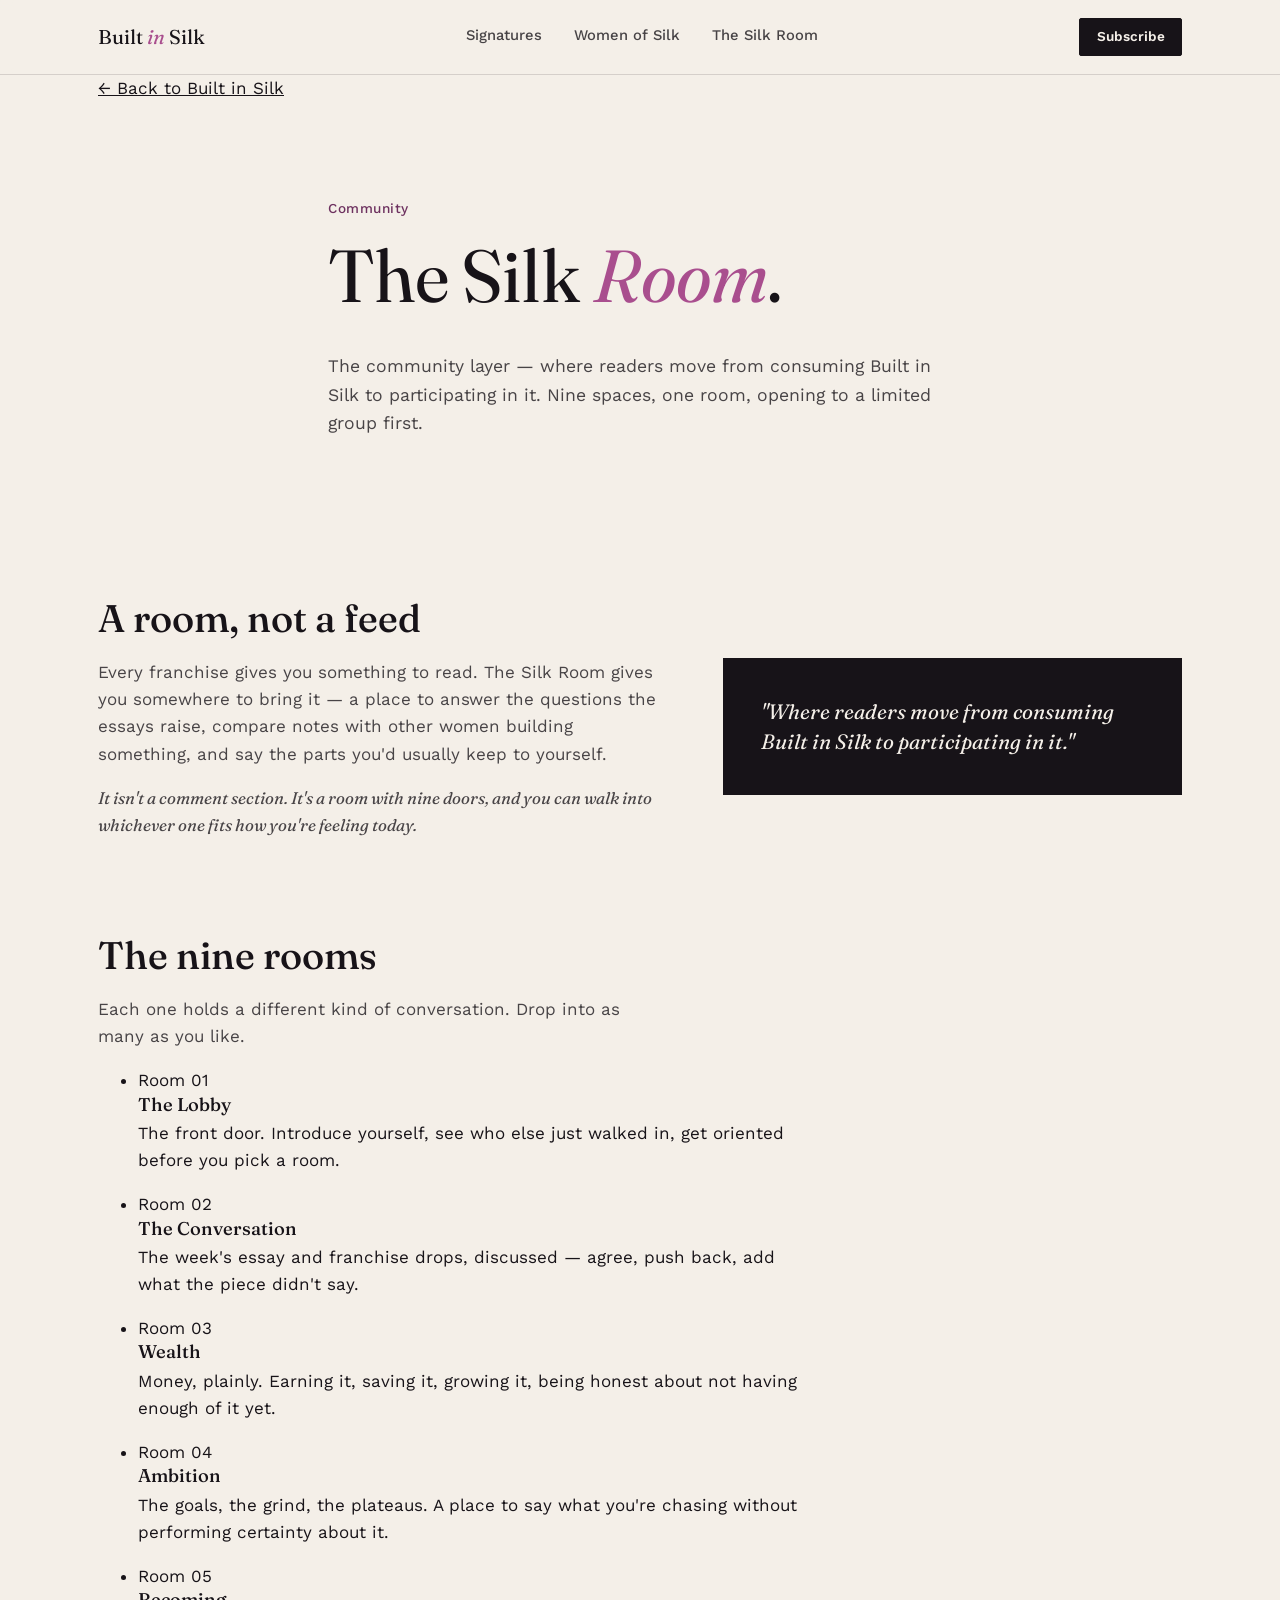
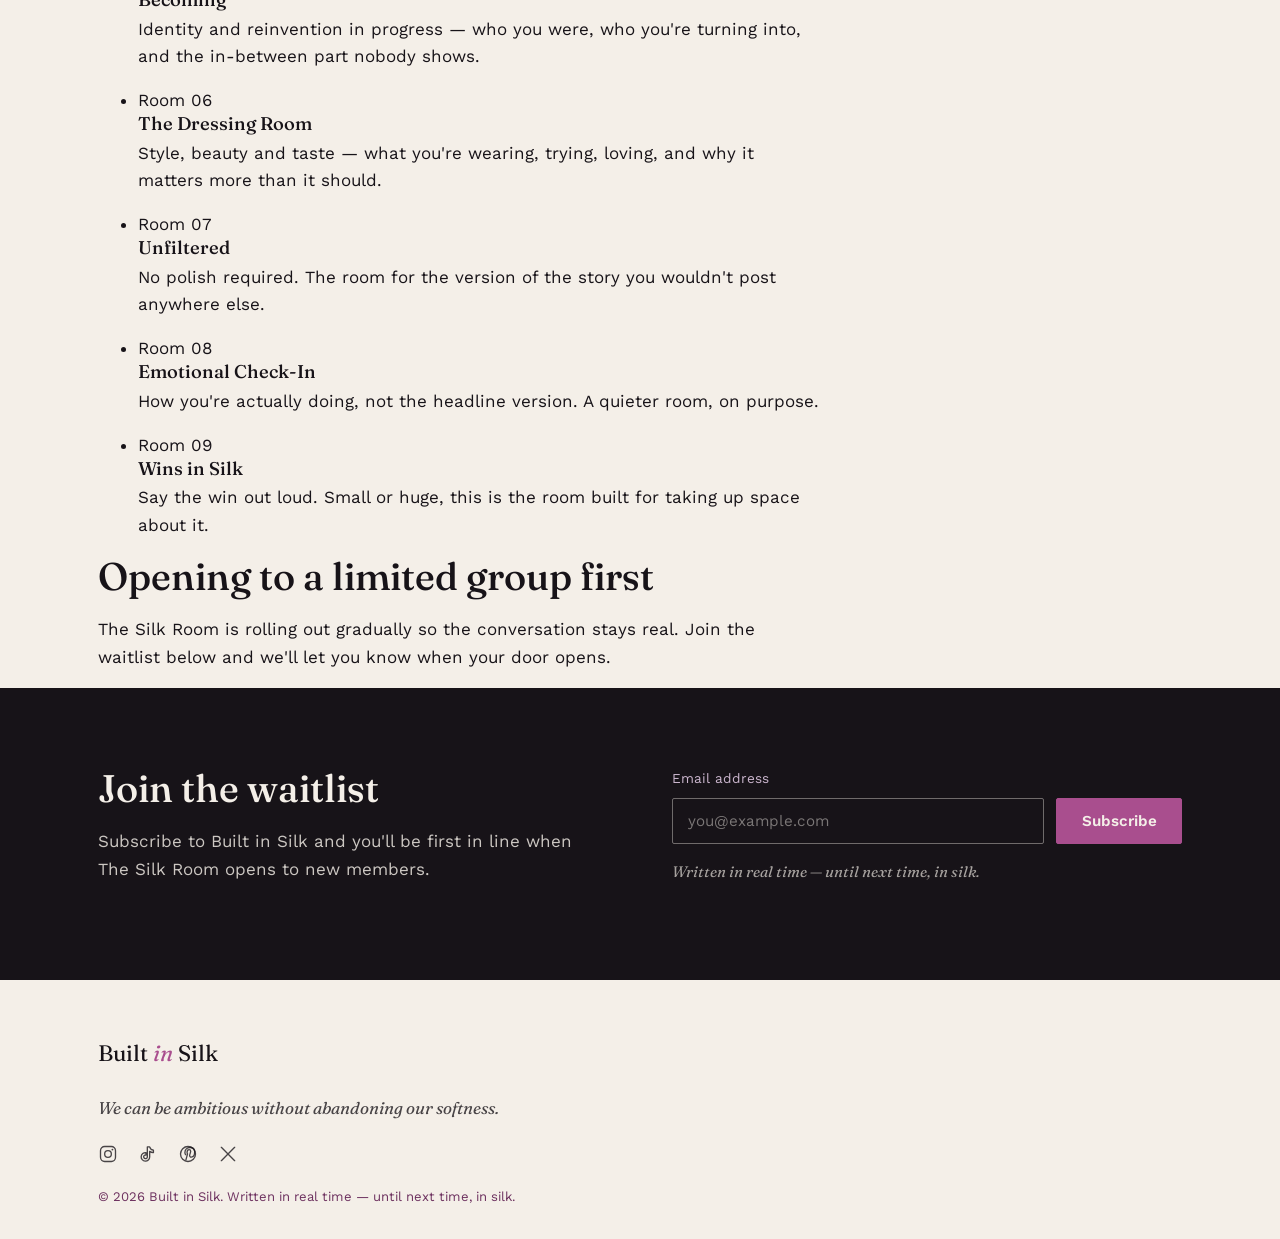
==== the-silk-room.html @ 1e539f9f "Add files via upload" ====
<!DOCTYPE html>
<html lang="en">
<head>
<meta charset="UTF-8">
<meta name="viewport" content="width=device-width, initial-scale=1.0">
<title>The Silk Room — Community | Built in Silk</title>
<meta name="description" content="The Silk Room is Built in Silk's community layer — nine spaces where readers move from consuming the publication to participating in it, from The Lobby to Wins in Silk.">
<link rel="preconnect" href="https://fonts.googleapis.com">
<link rel="preconnect" href="https://fonts.gstatic.com" crossorigin>
<link href="https://fonts.googleapis.com/css2?family=Fraunces:ital,opsz,wght@0,9..144,400;0,9..144,500;0,9..144,600;1,9..144,500&family=Work+Sans:wght@400;500;600&display=swap" rel="stylesheet">
<link rel="stylesheet" href="styles.css">

<link rel="icon" href="favicon.ico" sizes="any">
<link rel="icon" type="image/png" sizes="16x16" href="favicon-16x16.png">
<link rel="icon" type="image/png" sizes="32x32" href="favicon-32x32.png">
<link rel="apple-touch-icon" sizes="180x180" href="apple-touch-icon.png">
<link rel="manifest" href="site.webmanifest">
<meta name="theme-color" content="#171318">
</head>
<body>

<a class="skip-link" href="#main">Skip to content</a>

<header class="site-header">
  <div class="wrap header-inner">
    <a class="wordmark" href="index.html">Built <em>in</em> Silk</a>
    <nav class="main-nav" aria-label="Primary">
      <div class="nav-item has-dropdown">
        <a href="index.html#franchises" class="nav-trigger" aria-haspopup="true">Signatures</a>
        <ul class="dropdown">
          <li><a href="women-of-silk.html">The Women of Silk</a></li>
          <li><a href="index.html#franchise-silk-question">The Silk Question</a></li>
          <li><a href="index.html#franchise-money-diaries">The Money Diaries</a></li>
          <li><a href="index.html#franchise-becoming-her">Becoming Her</a></li>
          <li><a href="index.html#franchise-unfinished-woman">The Unfinished Woman</a></li>
          <li><a href="index.html#franchise-silk-files">The Silk Files</a></li>
          <li><a href="index.html#franchise-dear-silk">Dear Silk</a></li>
          <li><a href="index.html#franchise-field-guide">The Field Guide</a></li>
        </ul>
      </div>
      <a href="women-of-silk.html">Women of Silk</a>
      <div class="nav-item has-dropdown">
        <a href="the-silk-room.html" class="nav-trigger" aria-haspopup="true">The Silk Room</a>
        <ul class="dropdown">
          <li><a href="#room-lobby">The Lobby</a></li>
          <li><a href="#room-conversation">The Conversation</a></li>
          <li><a href="#room-wealth">Wealth</a></li>
          <li><a href="#room-ambition">Ambition</a></li>
          <li><a href="#room-becoming">Becoming</a></li>
          <li><a href="#room-dressing-room">The Dressing Room</a></li>
          <li><a href="#room-unfiltered">Unfiltered</a></li>
          <li><a href="#room-emotional-checkin">Emotional Check-In</a></li>
          <li><a href="#room-wins">Wins in Silk</a></li>
        </ul>
      </div>
    </nav>
    <a class="btn btn-small" href="index.html#subscribe">Subscribe</a>
  </div>
</header>

<main id="main">

  <p class="wrap franchise-breadcrumb"><a href="index.html">← Back to Built in Silk</a></p>

  <section class="hero" id="top">
    <div class="wrap hero-grid">
      <p class="eyebrow">Community</p>
      <h1>The Silk <em>Room</em>.</h1>
      <p class="hero-lede">The community layer — where readers move from consuming Built in Silk to participating in it. Nine spaces, one room, opening to a limited group first.</p>
    </div>
  </section>

  <section class="women" id="about">
    <div class="wrap women-grid">
      <div class="women-copy">
        <h2>A room, not a feed</h2>
        <p>Every franchise gives you something to read. The Silk Room gives you somewhere to bring it — a place to answer the questions the essays raise, compare notes with other women building something, and say the parts you'd usually keep to yourself.</p>
        <p class="women-question">It isn't a comment section. It's a room with nine doors, and you can walk into whichever one fits how you're feeling today.</p>
      </div>
      <div class="women-quote">
        <blockquote>
          "Where readers move from consuming Built in Silk to participating in it."
        </blockquote>
      </div>
    </div>
  </section>

  <section class="room-cards-wrap">
    <div class="wrap">
      <h2>The nine rooms</h2>
      <p class="section-lede">Each one holds a different kind of conversation. Drop into as many as you like.</p>
      <ul class="room-cards">
        <li class="room-card" id="room-lobby">
          <span class="room-card-tag">Room 01</span>
          <h3>The Lobby</h3>
          <p>The front door. Introduce yourself, see who else just walked in, get oriented before you pick a room.</p>
        </li>
        <li class="room-card" id="room-conversation">
          <span class="room-card-tag">Room 02</span>
          <h3>The Conversation</h3>
          <p>The week's essay and franchise drops, discussed — agree, push back, add what the piece didn't say.</p>
        </li>
        <li class="room-card" id="room-wealth">
          <span class="room-card-tag">Room 03</span>
          <h3>Wealth</h3>
          <p>Money, plainly. Earning it, saving it, growing it, being honest about not having enough of it yet.</p>
        </li>
        <li class="room-card" id="room-ambition">
          <span class="room-card-tag">Room 04</span>
          <h3>Ambition</h3>
          <p>The goals, the grind, the plateaus. A place to say what you're chasing without performing certainty about it.</p>
        </li>
        <li class="room-card" id="room-becoming">
          <span class="room-card-tag">Room 05</span>
          <h3>Becoming</h3>
          <p>Identity and reinvention in progress — who you were, who you're turning into, and the in-between part nobody shows.</p>
        </li>
        <li class="room-card" id="room-dressing-room">
          <span class="room-card-tag">Room 06</span>
          <h3>The Dressing Room</h3>
          <p>Style, beauty and taste — what you're wearing, trying, loving, and why it matters more than it should.</p>
        </li>
        <li class="room-card" id="room-unfiltered">
          <span class="room-card-tag">Room 07</span>
          <h3>Unfiltered</h3>
          <p>No polish required. The room for the version of the story you wouldn't post anywhere else.</p>
        </li>
        <li class="room-card" id="room-emotional-checkin">
          <span class="room-card-tag">Room 08</span>
          <h3>Emotional Check-In</h3>
          <p>How you're actually doing, not the headline version. A quieter room, on purpose.</p>
        </li>
        <li class="room-card" id="room-wins">
          <span class="room-card-tag">Room 09</span>
          <h3>Wins in Silk</h3>
          <p>Say the win out loud. Small or huge, this is the room built for taking up space about it.</p>
        </li>
      </ul>
    </div>
  </section>

  <section class="room-waitlist">
    <div class="wrap">
      <h2>Opening to a limited group first</h2>
      <p>The Silk Room is rolling out gradually so the conversation stays real. Join the waitlist below and we'll let you know when your door opens.</p>
    </div>
  </section>

  <section class="subscribe" id="subscribe">
    <div class="wrap subscribe-grid">
      <div class="subscribe-copy">
        <h2>Join the waitlist</h2>
        <p>Subscribe to Built in Silk and you'll be first in line when The Silk Room opens to new members.</p>
      </div>
      <form class="subscribe-form" action="#" method="post">
        <label for="email">Email address</label>
        <div class="form-row">
          <input type="email" id="email" name="email" placeholder="you@example.com" required>
          <button type="submit" class="btn">Subscribe</button>
        </div>
        <p class="form-note">Written in real time — until next time, in silk.</p>
      </form>
    </div>
  </section>

</main>

<footer class="site-footer">
  <div class="wrap footer-inner">
    <p class="wordmark small">Built <em>in</em> Silk</p>
    <p class="footer-rule">We can be ambitious without abandoning our softness.</p>
    <nav class="footer-nav" aria-label="Social">
      <a href="https://www.instagram.com/built.in.silk?stkn=NTk4dm9yZ3gzYnE1&utm_source=qr" aria-label="Instagram">
        <svg viewBox="0 0 24 24" fill="none" stroke="currentColor" stroke-width="1.6" stroke-linecap="round" stroke-linejoin="round" aria-hidden="true">
          <rect x="3" y="3" width="18" height="18" rx="5"/>
          <circle cx="12" cy="12" r="4"/>
          <circle cx="17.3" cy="6.7" r="1.1" fill="currentColor" stroke="none"/>
        </svg>
      </a>
      <a href="https://www.tiktok.com/@builtinsilk?_r=1&_t=ZS-99e19uZY1sG" aria-label="TikTok">
        <svg viewBox="0 0 24 24" fill="none" stroke="currentColor" stroke-width="1.6" stroke-linecap="round" stroke-linejoin="round" aria-hidden="true">
          <path d="M14 3.5c.6 2.2 2.2 3.7 4.5 3.9v2.9c-1.6.1-3.1-.4-4.5-1.4v6.6a5.1 5.1 0 1 1-4.4-5.1v2.9a2.2 2.2 0 1 0 1.6 2.2V3.5h2.8z"/>
        </svg>
      </a>
      <a href="https://pin.it/lBGkNa0DY" aria-label="Pinterest">
        <svg viewBox="0 0 24 24" fill="none" stroke="currentColor" stroke-width="1.6" stroke-linecap="round" stroke-linejoin="round" aria-hidden="true">
          <circle cx="12" cy="12" r="9"/>
          <path d="M9.5 19c.6-2 1.9-6.8 1.9-6.8m0 0c-.3-.6-.5-1.4-.5-2.2 0-1.9 1.1-3.3 2.5-3.3 1.2 0 1.8.9 1.8 2 0 1.2-.8 3-1.2 4.6-.3 1.4.7 2.5 2 2.5 2.4 0 4-3.1 4-6.7 0-2.8-1.9-4.9-5.4-4.9-3.9 0-6.3 2.9-6.3 6.1 0 1.1.3 1.9.9 2.5"/>
        </svg>
      </a>
      <a href="https://x.com/builtinsilkmag?s=11" aria-label="X">
        <svg viewBox="0 0 24 24" fill="none" stroke="currentColor" stroke-width="1.6" stroke-linecap="round" stroke-linejoin="round" aria-hidden="true">
          <path d="M4 4l16 16M20 4L4 20"/>
        </svg>
      </a>
    </nav>
    <p class="footer-copy">© 2026 Built in Silk. Written in real time — until next time, in silk.</p>
  </div>
</footer>

<script src="script.js"></script>
</body>
</html>
---- styles.css ----
/* ---------------------------------------------------
   Built in Silk — tokens
--------------------------------------------------- */
:root{
  --ink: #171318;
  --ink-soft: rgba(23,19,24,0.78);
  --paper: #F4EFE8;
  --paper-deep: #E9E0D2;
  --silk: #CBB6CE;
  --silk-deep: #A94E8E;
  --gold: #6D315F;
  --sage: #6D315F;
  --line: rgba(23,19,24,0.14);

  --serif: "Fraunces", ui-serif, Georgia, serif;
  --sans: "Work Sans", ui-sans-serif, system-ui, sans-serif;

  --max: 1180px;
  --gutter: clamp(1.25rem, 4vw, 3rem);
}

*, *::before, *::after{ box-sizing: border-box; }
html{ scroll-behavior: smooth; }
@media (prefers-reduced-motion: reduce){
  html{ scroll-behavior: auto; }
  *{ animation-duration: 0.001ms !important; animation-iteration-count: 1 !important; transition-duration: 0.001ms !important; }
}

body{
  margin: 0;
  background: var(--paper);
  color: var(--ink);
  font-family: var(--sans);
  font-size: 17px;
  line-height: 1.6;
  -webkit-font-smoothing: antialiased;
}

.wrap{
  max-width: var(--max);
  margin: 0 auto;
  padding-left: var(--gutter);
  padding-right: var(--gutter);
}

h1, h2, h3{
  font-family: var(--serif);
  font-weight: 500;
  line-height: 1.08;
  margin: 0 0 0.5em;
  color: var(--ink);
}

h1{ font-size: clamp(2.6rem, 6vw, 4.6rem); font-weight: 400; letter-spacing: -0.01em; }
h1 em{ font-style: italic; color: var(--silk-deep); }
h2{ font-size: clamp(1.7rem, 3.4vw, 2.4rem); }
h3{ font-size: 1.15rem; margin-bottom: 0.3em; }

p{ margin: 0 0 1em; max-width: 62ch; }

a{ color: inherit; }

.skip-link{
  position: absolute;
  left: -9999px;
  top: 0;
  background: var(--ink);
  color: var(--paper);
  padding: 0.75em 1.25em;
  z-index: 100;
}
.skip-link:focus{ left: var(--gutter); top: 1rem; }

a:focus-visible, button:focus-visible, input:focus-visible{
  outline: 2px solid var(--gold);
  outline-offset: 3px;
}

/* ---------------------------------------------------
   Buttons
--------------------------------------------------- */
.btn{
  display: inline-block;
  font-family: var(--sans);
  font-weight: 600;
  font-size: 0.95rem;
  text-decoration: none;
  background: var(--ink);
  color: var(--paper);
  padding: 0.85em 1.6em;
  border-radius: 2px;
  border: 1px solid var(--ink);
  cursor: pointer;
  transition: background 0.2s ease, color 0.2s ease, transform 0.2s ease;
}
.btn:hover{ background: var(--silk-deep); border-color: var(--silk-deep); }
.btn-small{ padding: 0.55em 1.2em; font-size: 0.85rem; }
.btn-ghost{
  background: transparent;
  color: var(--ink);
  border: 1px solid var(--ink);
}
.btn-ghost:hover{ background: var(--ink); color: var(--paper); }

/* ---------------------------------------------------
   Header
--------------------------------------------------- */
.site-header{
  position: sticky;
  top: 0;
  background: rgba(244,239,232,0.92);
  backdrop-filter: blur(6px);
  border-bottom: 1px solid var(--line);
  z-index: 20;
}
.header-inner{
  display: flex;
  align-items: center;
  justify-content: space-between;
  padding-top: 1.1rem;
  padding-bottom: 1.1rem;
  gap: 1.5rem;
}
.wordmark{
  font-family: var(--serif);
  font-size: 1.25rem;
  text-decoration: none;
  color: var(--ink);
  white-space: nowrap;
}
.wordmark em{ font-style: italic; color: var(--silk-deep); }
.wordmark.small{ font-size: 1.4rem; }

.main-nav{
  display: flex;
  align-items: center;
  gap: 2rem;
  flex: 1;
  justify-content: center;
}
.main-nav a{
  text-decoration: none;
  font-size: 0.92rem;
  font-weight: 500;
  color: var(--ink-soft);
  position: relative;
  padding-bottom: 3px;
}
.main-nav a::after{
  content: "";
  position: absolute;
  left: 0; right: 100%;
  bottom: 0;
  height: 1px;
  background: var(--silk-deep);
  transition: right 0.25s ease;
}
.main-nav a:hover::after{ right: 0; }

@media (max-width: 780px){
  .main-nav{ display: none; }
}

/* --- Nav dropdowns (Signatures / The Silk Room) --- */
.nav-item{
  position: relative;
  display: flex;
  align-items: center;
}

.dropdown{
  list-style: none;
  margin: 0;
  padding: 0.5rem 0;
  position: absolute;
  top: 100%;
  left: 50%;
  transform: translateX(-50%) translateY(6px);
  background: var(--paper);
  border: 1px solid var(--line);
  min-width: 220px;
  box-shadow: 0 14px 28px rgba(23,19,24,0.10);
  opacity: 0;
  visibility: hidden;
  transition: opacity 0.2s ease, transform 0.2s ease, visibility 0.2s ease;
  z-index: 30;
}

.nav-item:hover .dropdown,
.nav-item:focus-within .dropdown{
  opacity: 1;
  visibility: visible;
  transform: translateX(-50%) translateY(0);
}

.dropdown li{ border: none; }

.dropdown a{
  display: block;
  padding: 0.6em 1.3em;
  font-size: 0.86rem;
  font-weight: 400;
  color: var(--ink-soft);
  white-space: nowrap;
}
.dropdown a::after{ content: none; }
.dropdown a:hover{ color: var(--silk-deep); background: var(--paper-deep); }

/* ---------------------------------------------------
   Hero
--------------------------------------------------- */
.hero{ padding: clamp(3rem, 8vw, 6rem) 0 clamp(2.5rem, 6vw, 4rem); }
.hero-grid{
  max-width: 720px;
}

.eyebrow{
  font-size: 0.85rem;
  letter-spacing: 0.04em;
  color: var(--gold);
  margin-bottom: 1.2em;
  font-weight: 500;
}

.hero-copy h1{ animation: rise 0.8s ease both; }
.hero-lede{ font-size: 1.1rem; color: var(--ink-soft); animation: rise 0.8s 0.15s ease both; }
.hero-actions{ display: flex; flex-wrap: wrap; gap: 1rem; margin-top: 1.6rem; animation: rise 0.8s 0.3s ease both; }

@keyframes rise{
  from{ opacity: 0; transform: translateY(14px); }
  to{ opacity: 1; transform: translateY(0); }
} 

/* ---------------------------------------------------
   Essence (BUILT + SILK)
--------------------------------------------------- */
.essence{ padding: clamp(3rem, 7vw, 5rem) 0; border-top: 1px solid var(--line); border-bottom: 1px solid var(--line); }
.essence-grid{
  max-width: var(--max);
  margin: 0 auto;
  padding: 0 var(--gutter);
  display: grid;
  grid-template-columns: 1fr auto 1fr;
  gap: clamp(1.5rem, 4vw, 3rem);
  align-items: center;
}
@media (max-width: 700px){
  .essence-grid{ grid-template-columns: 1fr; text-align: left; }
  .essence-join{ display: none; }
}
.essence-label{
  display: block;
  font-family: var(--serif);
  font-size: clamp(2.8rem, 7vw, 4.8rem);
  line-height: 1;
  margin-bottom: 0.25em;
}
.essence-built .essence-label{ color: var(--gold); }
.essence-silk .essence-label{ color: var(--silk-deep); font-style: italic; }
.essence-word p{ color: var(--ink-soft); max-width: 32ch; }
.essence-join{
  font-family: var(--serif);
  font-size: 2.5rem;
  color: var(--silk);
}
.essence-belief{
  margin-top: 2.5rem;
  font-family: var(--serif);
  font-size: 1.25rem;
  font-style: italic;
  color: var(--ink-soft);
  max-width: 46ch;
}

/* ---------------------------------------------------
   Audience
--------------------------------------------------- */
.audience{ padding: clamp(3rem, 7vw, 5rem) 0; }
.audience-grid{
  display: grid;
  grid-template-columns: 1fr 1fr;
  gap: clamp(2rem, 5vw, 4rem);
}
@media (max-width: 780px){ .audience-grid{ grid-template-columns: 1fr; } }
.check-list, .x-list{ list-style: none; margin: 0; padding: 0; }
.check-list li, .x-list li{
  padding: 0.6em 0 0.6em 1.6em;
  border-top: 1px solid var(--line);
  position: relative;
  color: var(--ink-soft);
}
.check-list li:first-child, .x-list li:first-child{ border-top: none; }
.check-list li::before{
  content: "";
  position: absolute; left: 0; top: 1.05em;
  width: 8px; height: 8px;
  background: var(--silk);
}
.x-list li::before{
  content: "";
  position: absolute; left: 0; top: 1.05em;
  width: 8px; height: 8px;
  background: var(--silk-deep);
  border-radius: 50%;
}

/* ---------------------------------------------------
   Franchises
--------------------------------------------------- */
.franchises{ padding: clamp(3rem, 7vw, 5rem) 0; background: var(--paper-deep); }
.section-lede{ color: var(--ink-soft); max-width: 50ch; }
.franchise-index{
  list-style: none;
  margin: 2rem 0 0;
  padding: 0;
  display: grid;
  grid-template-columns: 1fr 1fr;
  column-gap: clamp(2rem, 4vw, 4rem);
}
.franchise-index li{
  display: flex;
  gap: 1.2rem;
  padding: 1.4em 0;
  border-top: 1px solid var(--line);
  scroll-margin-top: 6rem;
}
@media (max-width: 780px){
  .franchise-index{ grid-template-columns: 1fr; }
}
.franchise-index .num{
  font-family: var(--serif);
  font-style: italic;
  color: var(--gold);
  font-size: 1.1rem;
  flex-shrink: 0;
  padding-top: 0.1em;
}
.franchise-index h3{ margin-bottom: 0.2em; }
.franchise-index p{ color: var(--ink-soft); font-size: 0.95rem; margin: 0; }

/* ---------------------------------------------------
   Women of Silk
--------------------------------------------------- */
.women{ padding: clamp(3rem, 7vw, 5rem) 0; }
.women-grid{
  display: grid;
  grid-template-columns: 1.1fr 0.9fr;
  gap: clamp(2rem, 5vw, 4rem);
  align-items: center;
}
@media (max-width: 780px){ .women-grid{ grid-template-columns: 1fr; } }
.women-copy p{ color: var(--ink-soft); }
.women-question{ font-style: italic; font-family: var(--serif); color: var(--ink); font-size: 1.05rem; }
.women-quote{
  background: var(--ink);
  color: var(--paper);
  padding: clamp(1.6rem, 4vw, 2.4rem);
}
.women-quote blockquote{
  margin: 0;
  font-family: var(--serif);
  font-style: italic;
  font-size: 1.3rem;
  line-height: 1.45;
}

/* ---------------------------------------------------
   Silk Room
--------------------------------------------------- */
.room{ padding: clamp(3rem, 7vw, 5rem) 0; border-top: 1px solid var(--line); }
.room-list{
  list-style: none;
  display: flex;
  flex-wrap: wrap;
  gap: 0.75rem;
  margin: 1.8rem 0;
  padding: 0;
}
.room-list li{
  border: 1px solid var(--ink);
  padding: 0.5em 1.1em;
  font-size: 0.9rem;
  font-weight: 500;
  scroll-margin-top: 6rem;
}
.room-note{ color: var(--gold); font-style: italic; font-family: var(--serif); }

/* ---------------------------------------------------
   Subscribe
--------------------------------------------------- */
.subscribe{ padding: clamp(3rem, 7vw, 5rem) 0; background: var(--ink); color: var(--paper); }
.subscribe h2{ color: var(--paper); }
.subscribe-copy p{ color: rgba(244,239,232,0.82); }
.subscribe-grid{
  display: grid;
  grid-template-columns: 1fr 1fr;
  gap: clamp(2rem, 5vw, 4rem);
  align-items: center;
}
@media (max-width: 780px){ .subscribe-grid{ grid-template-columns: 1fr; } }
.subscribe-form label{
  display: block;
  font-size: 0.85rem;
  margin-bottom: 0.6em;
  color: var(--silk);
}
.form-row{ display: flex; gap: 0.75rem; flex-wrap: wrap; }
.form-row input{
  flex: 1;
  min-width: 200px;
  padding: 0.85em 1em;
  border: 1px solid rgba(244,239,232,0.4);
  background: transparent;
  color: var(--paper);
  font-family: var(--sans);
  font-size: 0.95rem;
  border-radius: 2px;
}
.form-row input::placeholder{ color: rgba(244,239,232,0.45); }
.form-row .btn{ background: var(--silk-deep); border-color: var(--silk-deep); color: var(--paper); font-weight: 600; }
.form-row .btn:hover{ background: var(--silk); border-color: var(--silk); color: var(--ink); }
.form-note{ margin-top: 1rem; font-style: italic; font-family: var(--serif); color: rgba(244,239,232,0.65); font-size: 0.95rem; }

/* ---------------------------------------------------
   Footer
--------------------------------------------------- */
.site-footer{ padding: clamp(2.5rem, 6vw, 3.5rem) 0 2rem; }
.footer-inner{ text-align: left; }
.footer-rule{
  font-family: var(--serif);
  font-style: italic;
  color: var(--ink-soft);
  margin-bottom: 1.4rem;
}
.footer-nav{
  display: flex;
  align-items: center;
  gap: 1.25rem;
  margin-bottom: 1.4rem;
}
.footer-nav a{
  color: var(--ink-soft);
  display: inline-flex;
  transition: color 0.2s ease;
}
.footer-nav a:hover{ color: var(--silk-deep); }
.footer-nav svg{
  width: 20px;
  height: 20px;
  display: block;
}
.footer-copy{ font-size: 0.82rem; color: var(--gold); margin: 0; }
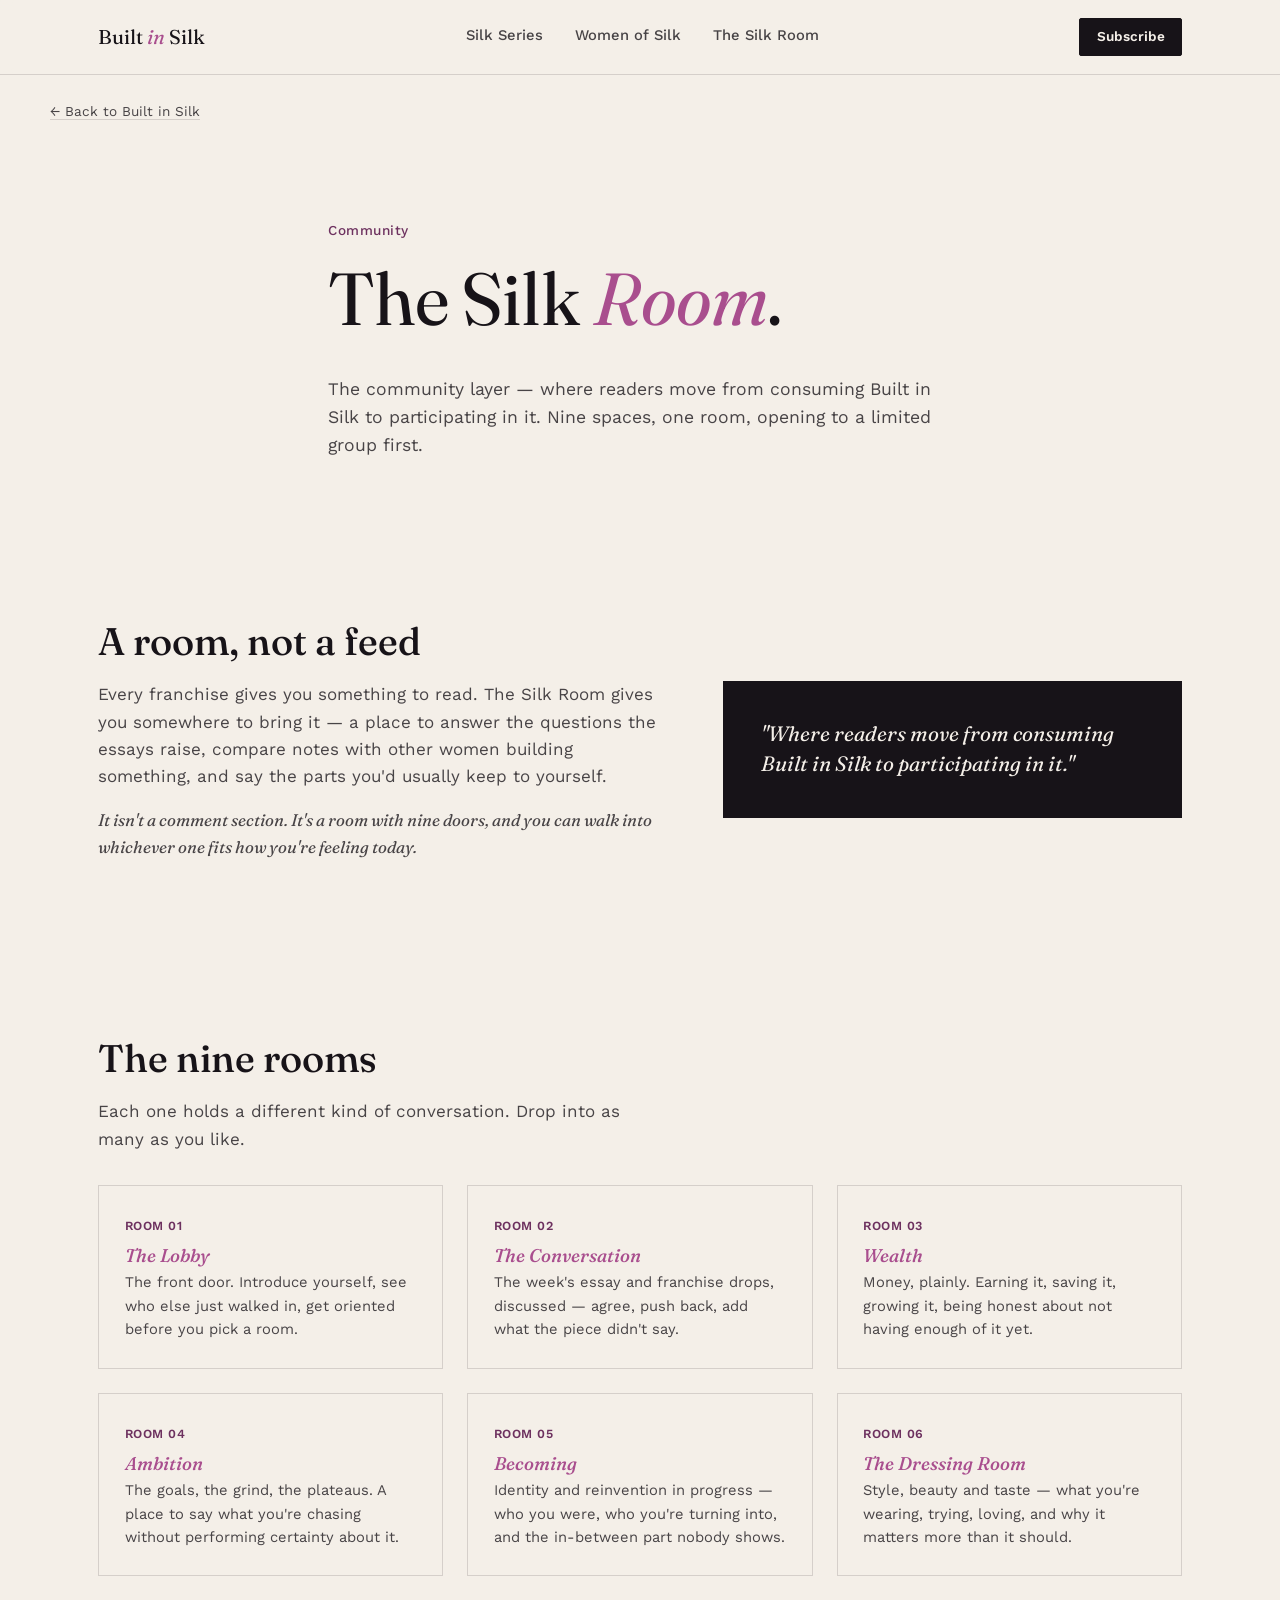
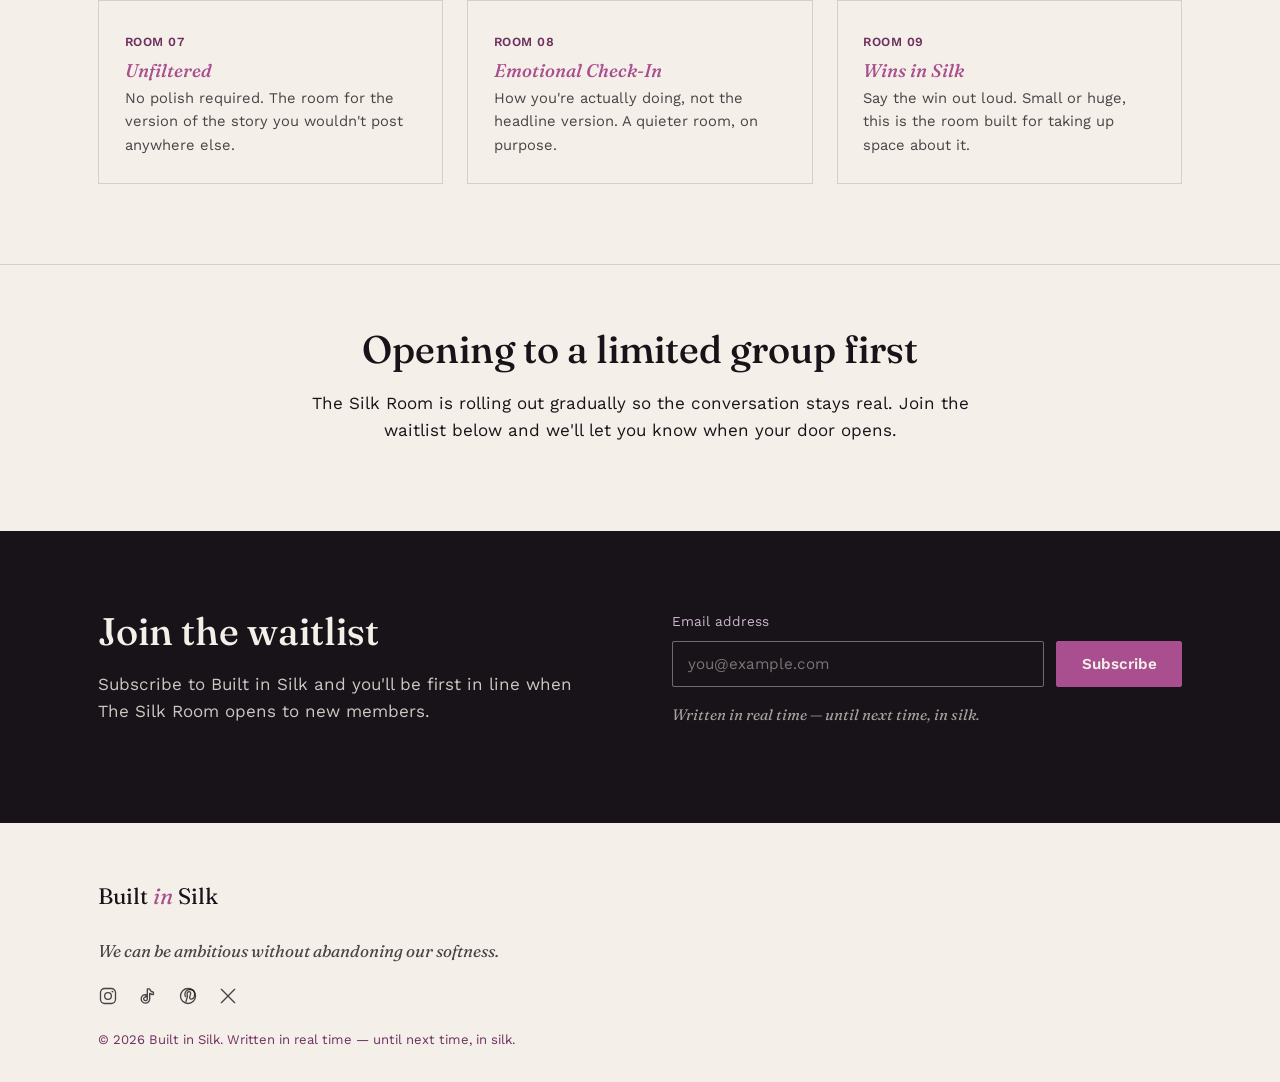
==== commit da85fcc8: "v3.1" ====
--- a/the-silk-room.html
+++ b/the-silk-room.html
@@ -26,16 +26,13 @@
     <a class="wordmark" href="index.html">Built <em>in</em> Silk</a>
     <nav class="main-nav" aria-label="Primary">
       <div class="nav-item has-dropdown">
-        <a href="index.html#franchises" class="nav-trigger" aria-haspopup="true">Signatures</a>
-        <ul class="dropdown">
-          <li><a href="women-of-silk.html">The Women of Silk</a></li>
+        <a href="index.html#franchises" class="nav-trigger" aria-haspopup="true">Silk Series</a>
+        <ul class="dropdown"> 
           <li><a href="index.html#franchise-silk-question">The Silk Question</a></li>
           <li><a href="index.html#franchise-money-diaries">The Money Diaries</a></li>
-          <li><a href="index.html#franchise-becoming-her">Becoming Her</a></li>
+          <li><a href="index.html#franchise-field-guide">The Field Guide</a></li>
           <li><a href="index.html#franchise-unfinished-woman">The Unfinished Woman</a></li>
-          <li><a href="index.html#franchise-silk-files">The Silk Files</a></li>
-          <li><a href="index.html#franchise-dear-silk">Dear Silk</a></li>
-          <li><a href="index.html#franchise-field-guide">The Field Guide</a></li>
+          <li><a href="index.html#franchise-silk-files">The Silk Files</a></li> 
         </ul>
       </div>
       <a href="women-of-silk.html">Women of Silk</a>
--- a/styles.css
+++ b/styles.css
@@ -209,6 +209,214 @@
 /* ---------------------------------------------------
    Hero
 --------------------------------------------------- */
+:root{
+  --ink: #171318;
+  --ink-soft: rgba(23,19,24,0.78);
+  --paper: #F4EFE8;
+  --paper-deep: #E9E0D2;
+  --silk: #CBB6CE;
+  --silk-deep: #A94E8E;
+  --gold: #6D315F;
+  --sage: #6D315F;
+  --line: rgba(23,19,24,0.14);
+
+  --serif: "Fraunces", ui-serif, Georgia, serif;
+  --sans: "Work Sans", ui-sans-serif, system-ui, sans-serif;
+
+  --max: 1180px;
+  --gutter: clamp(1.25rem, 4vw, 3rem);
+}
+
+*, *::before, *::after{ box-sizing: border-box; }
+html{ scroll-behavior: smooth; }
+@media (prefers-reduced-motion: reduce){
+  html{ scroll-behavior: auto; }
+  *{ animation-duration: 0.001ms !important; animation-iteration-count: 1 !important; transition-duration: 0.001ms !important; }
+}
+
+body{
+  margin: 0;
+  background: var(--paper);
+  color: var(--ink);
+  font-family: var(--sans);
+  font-size: 17px;
+  line-height: 1.6;
+  -webkit-font-smoothing: antialiased;
+}
+
+.wrap{
+  max-width: var(--max);
+  margin: 0 auto;
+  padding-left: var(--gutter);
+  padding-right: var(--gutter);
+}
+
+h1, h2, h3{
+  font-family: var(--serif);
+  font-weight: 500;
+  line-height: 1.08;
+  margin: 0 0 0.5em;
+  color: var(--ink);
+}
+
+h1{ font-size: clamp(2.6rem, 6vw, 4.6rem); font-weight: 400; letter-spacing: -0.01em; }
+h1 em{ font-style: italic; color: var(--silk-deep); }
+h2{ font-size: clamp(1.7rem, 3.4vw, 2.4rem); }
+h3{ font-size: 1.15rem; margin-bottom: 0.3em; }
+
+p{ margin: 0 0 1em; max-width: 62ch; }
+
+a{ color: inherit; }
+
+.skip-link{
+  position: absolute;
+  left: -9999px;
+  top: 0;
+  background: var(--ink);
+  color: var(--paper);
+  padding: 0.75em 1.25em;
+  z-index: 100;
+}
+.skip-link:focus{ left: var(--gutter); top: 1rem; }
+
+a:focus-visible, button:focus-visible, input:focus-visible{
+  outline: 2px solid var(--gold);
+  outline-offset: 3px;
+}
+
+/* ---------------------------------------------------
+   Buttons
+--------------------------------------------------- */
+.btn{
+  display: inline-block;
+  font-family: var(--sans);
+  font-weight: 600;
+  font-size: 0.95rem;
+  text-decoration: none;
+  background: var(--ink);
+  color: var(--paper);
+  padding: 0.85em 1.6em;
+  border-radius: 2px;
+  border: 1px solid var(--ink);
+  cursor: pointer;
+  transition: background 0.2s ease, color 0.2s ease, transform 0.2s ease;
+}
+.btn:hover{ background: var(--silk-deep); border-color: var(--silk-deep); }
+.btn-small{ padding: 0.55em 1.2em; font-size: 0.85rem; }
+.btn-ghost{
+  background: transparent;
+  color: var(--ink);
+  border: 1px solid var(--ink);
+}
+.btn-ghost:hover{ background: var(--ink); color: var(--paper); }
+
+/* ---------------------------------------------------
+   Header
+--------------------------------------------------- */
+.site-header{
+  position: sticky;
+  top: 0;
+  background: rgba(244,239,232,0.92);
+  backdrop-filter: blur(6px);
+  border-bottom: 1px solid var(--line);
+  z-index: 20;
+}
+.header-inner{
+  display: flex;
+  align-items: center;
+  justify-content: space-between;
+  padding-top: 1.1rem;
+  padding-bottom: 1.1rem;
+  gap: 1.5rem;
+}
+.wordmark{
+  font-family: var(--serif);
+  font-size: 1.25rem;
+  text-decoration: none;
+  color: var(--ink);
+  white-space: nowrap;
+}
+.wordmark em{ font-style: italic; color: var(--silk-deep); }
+.wordmark.small{ font-size: 1.4rem; }
+
+.main-nav{
+  display: flex;
+  align-items: center;
+  gap: 2rem;
+  flex: 1;
+  justify-content: center;
+}
+.main-nav a{
+  text-decoration: none;
+  font-size: 0.92rem;
+  font-weight: 500;
+  color: var(--ink-soft);
+  position: relative;
+  padding-bottom: 3px;
+}
+.main-nav a::after{
+  content: "";
+  position: absolute;
+  left: 0; right: 100%;
+  bottom: 0;
+  height: 1px;
+  background: var(--silk-deep);
+  transition: right 0.25s ease;
+}
+.main-nav a:hover::after{ right: 0; }
+
+@media (max-width: 780px){
+  .main-nav{ display: none; }
+}
+
+/* --- Nav dropdowns (Signatures / The Silk Room) --- */
+.nav-item{
+  position: relative;
+  display: flex;
+  align-items: center;
+}
+
+.dropdown{
+  list-style: none;
+  margin: 0;
+  padding: 0.5rem 0;
+  position: absolute;
+  top: 100%;
+  left: 50%;
+  transform: translateX(-50%) translateY(6px);
+  background: var(--paper);
+  border: 1px solid var(--line);
+  min-width: 220px;
+  box-shadow: 0 14px 28px rgba(23,19,24,0.10);
+  opacity: 0;
+  visibility: hidden;
+  transition: opacity 0.2s ease, transform 0.2s ease, visibility 0.2s ease;
+  z-index: 30;
+}
+
+.nav-item:hover .dropdown,
+.nav-item:focus-within .dropdown{
+  opacity: 1;
+  visibility: visible;
+  transform: translateX(-50%) translateY(0);
+}
+
+.dropdown li{ border: none; }
+
+.dropdown a{
+  display: block;
+  padding: 0.6em 1.3em;
+  font-size: 0.86rem;
+  font-weight: 400;
+  color: var(--ink-soft);
+  white-space: nowrap;
+}
+.dropdown a::after{ content: none; }
+.dropdown a:hover{ color: var(--silk-deep); background: var(--paper-deep); }
+
+/* ---------------------------------------------------
+   Hero
+--------------------------------------------------- */
 .hero{ padding: clamp(3rem, 8vw, 6rem) 0 clamp(2.5rem, 6vw, 4rem); }
 .hero-grid{
   max-width: 720px;
@@ -449,4 +657,86 @@
   height: 20px;
   display: block;
 }
-.footer-copy{ font-size: 0.82rem; color: var(--gold); margin: 0; } +.footer-copy{ font-size: 0.82rem; color: var(--gold); margin: 0; }
+
+/* ---------------------------------------------------
+   Franchise pages — shared (e.g. The Women of Silk)
+--------------------------------------------------- */
+.franchise-breadcrumb{
+  padding: 1.4rem 0 0;
+}
+.franchise-breadcrumb a{
+  font-size: 0.85rem;
+  color: var(--ink-soft);
+  text-decoration: none;
+  border-bottom: 1px solid var(--line);
+}
+.franchise-breadcrumb a:hover{ color: var(--silk-deep); border-color: var(--silk-deep); }
+
+.wos-criteria{ padding: clamp(2.5rem, 6vw, 4rem) 0; border-top: 1px solid var(--line); }
+.wos-criteria .check-list{ max-width: 640px; }
+
+.wos-grid-wrap{ padding: clamp(3rem, 7vw, 5rem) 0; background: var(--paper-deep); }
+.wos-grid{
+  list-style: none;
+  margin: 2rem 0 0;
+  padding: 0;
+  display: grid;
+  grid-template-columns: repeat(3, 1fr);
+  gap: 1.5rem;
+}
+@media (max-width: 900px){ .wos-grid{ grid-template-columns: 1fr 1fr; } }
+@media (max-width: 600px){ .wos-grid{ grid-template-columns: 1fr; } }
+.wos-card{
+  background: var(--paper);
+  border: 1px solid var(--line);
+  padding: 1.6rem;
+  min-height: 180px;
+  display: flex;
+  flex-direction: column;
+  justify-content: space-between;
+}
+.wos-card .wos-card-label{
+  font-family: var(--serif);
+  font-style: italic;
+  color: var(--silk-deep);
+  font-size: 1.1rem;
+}
+.wos-card p{ color: var(--ink-soft); font-size: 0.92rem; margin: 0.8em 0 0; }
+
+/* ---------------------------------------------------
+   The Silk Room page
+--------------------------------------------------- */
+.room-cards-wrap{ padding: clamp(3rem, 7vw, 5rem) 0; }
+.room-cards{
+  list-style: none;
+  margin: 2rem 0 0;
+  padding: 0;
+  display: grid;
+  grid-template-columns: repeat(3, 1fr);
+  gap: 1.5rem;
+}
+@media (max-width: 900px){ .room-cards{ grid-template-columns: 1fr 1fr; } }
+@media (max-width: 600px){ .room-cards{ grid-template-columns: 1fr; } }
+.room-card{
+  background: var(--paper);
+  border: 1px solid var(--line);
+  padding: 1.6rem;
+  scroll-margin-top: 6rem;
+}
+.room-card .room-card-tag{
+  font-size: 0.78rem;
+  letter-spacing: 0.04em;
+  color: var(--gold);
+  font-weight: 600;
+  text-transform: uppercase;
+}
+.room-card h3{
+  margin-top: 0.4em;
+  font-style: italic;
+  color: var(--silk-deep);
+}
+.room-card p{ color: var(--ink-soft); font-size: 0.92rem; margin: 0; }
+
+.room-waitlist{ padding: clamp(2.5rem, 6vw, 4rem) 0; border-top: 1px solid var(--line); text-align: center; }
+.room-waitlist p{ margin: 0 auto 1.4rem; } 
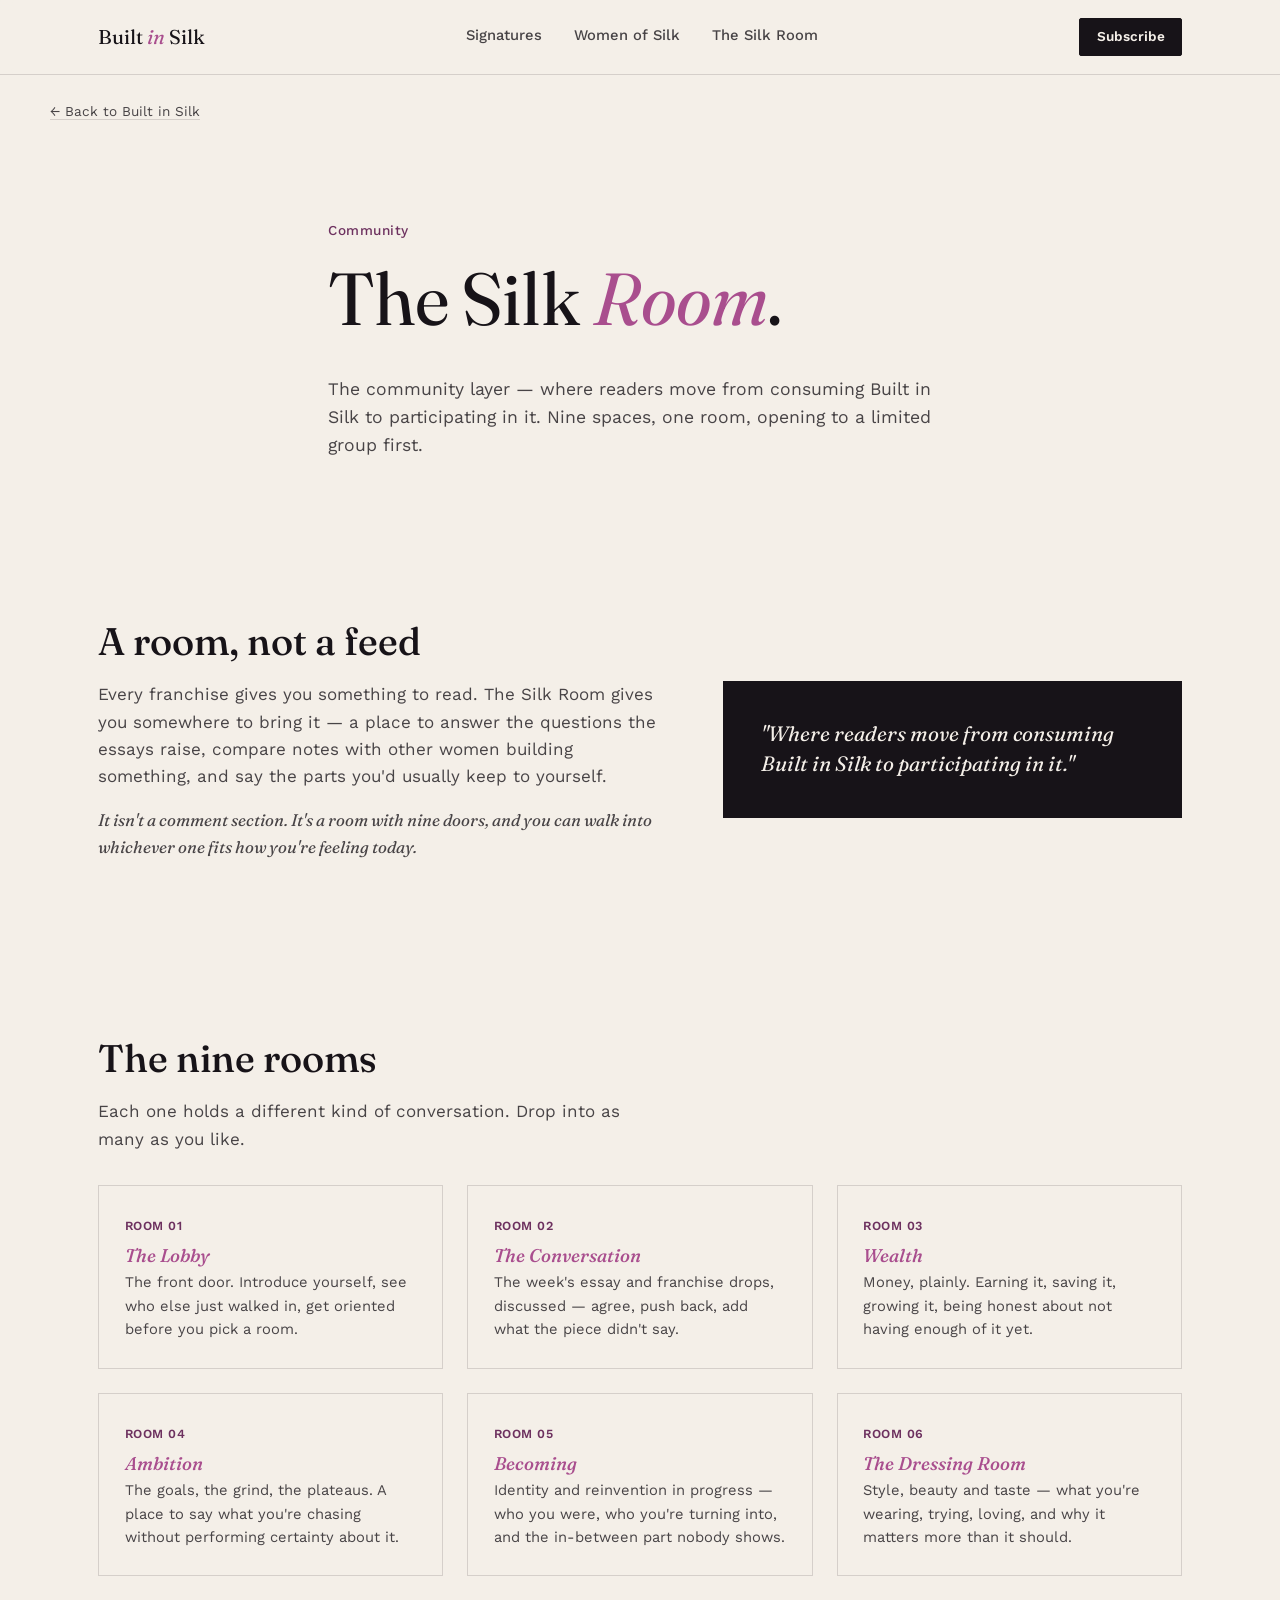
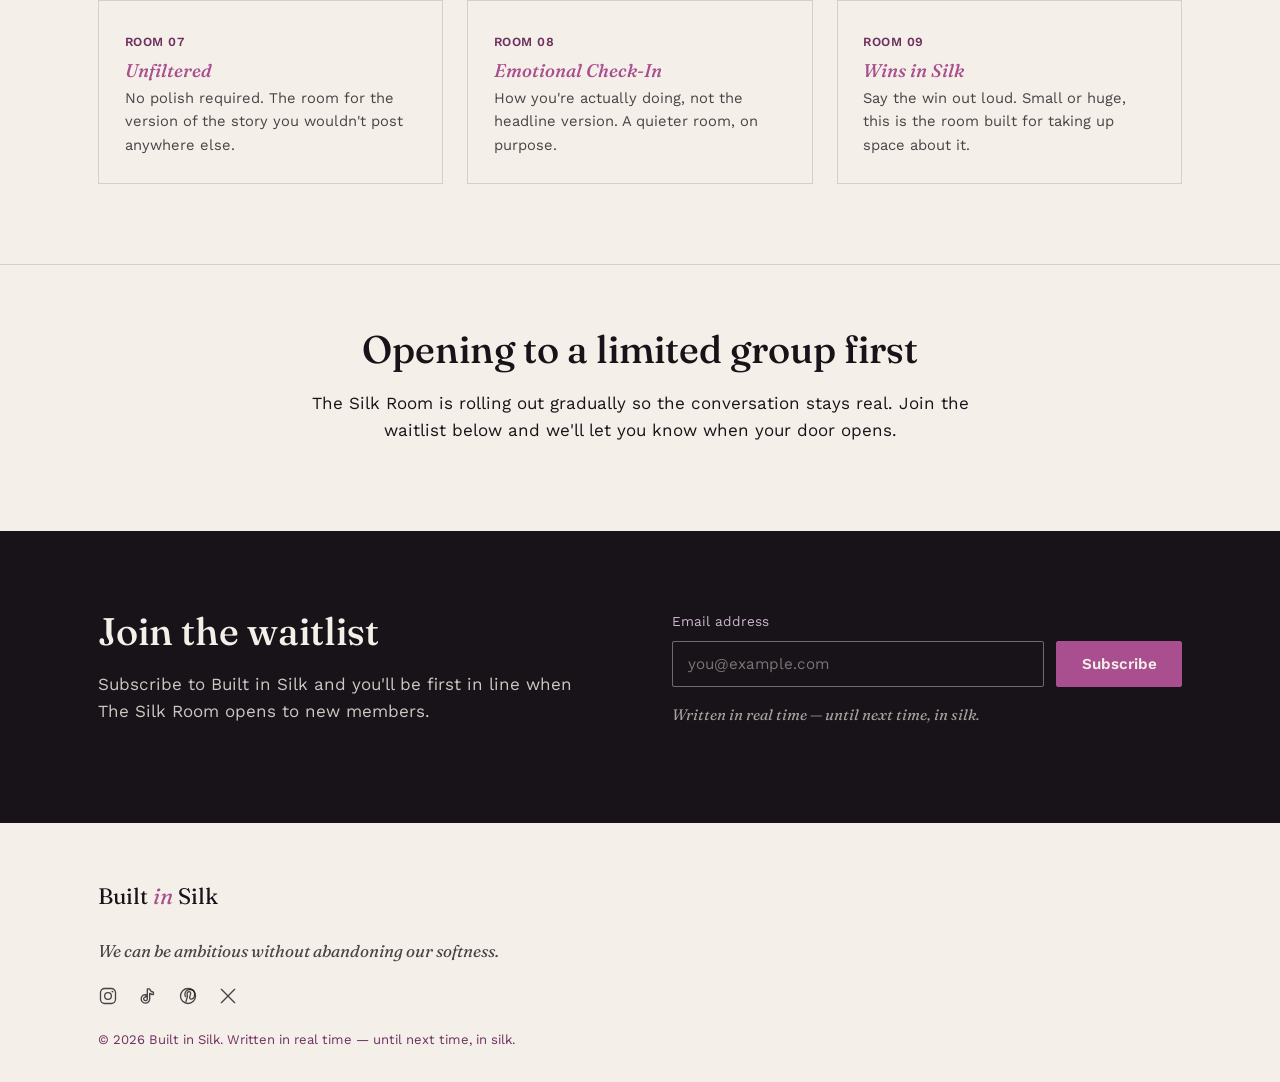
==== commit 45b9b12d: "v3.1" ====
--- a/the-silk-room.html
+++ b/the-silk-room.html
@@ -26,13 +26,16 @@
     <a class="wordmark" href="index.html">Built <em>in</em> Silk</a>
     <nav class="main-nav" aria-label="Primary">
       <div class="nav-item has-dropdown">
-        <a href="index.html#franchises" class="nav-trigger" aria-haspopup="true">Silk Series</a>
-        <ul class="dropdown"> 
-          <li><a href="index.html#franchise-silk-question">The Silk Question</a></li>
+        <a href="index.html#franchises" class="nav-trigger" aria-haspopup="true">Signatures</a>
+        <ul class="dropdown">
+          <li><a href="women-of-silk.html">The Women of Silk</a></li>
+          <li><a href="the-silk-question.html">The Silk Question</a></li>
           <li><a href="index.html#franchise-money-diaries">The Money Diaries</a></li>
+          <li><a href="index.html#franchise-becoming-her">Becoming Her</a></li>
+          <li><a href="index.html#franchise-unfinished-woman">The Unfinished Woman</a></li>
+          <li><a href="index.html#franchise-silk-files">The Silk Files</a></li>
+          <li><a href="index.html#franchise-dear-silk">Dear Silk</a></li>
           <li><a href="index.html#franchise-field-guide">The Field Guide</a></li>
-          <li><a href="index.html#franchise-unfinished-woman">The Unfinished Woman</a></li>
-          <li><a href="index.html#franchise-silk-files">The Silk Files</a></li> 
         </ul>
       </div>
       <a href="women-of-silk.html">Women of Silk</a>
@@ -197,4 +200,4 @@
 
 <script src="script.js"></script>
 </body>
-</html>
+</html> 
